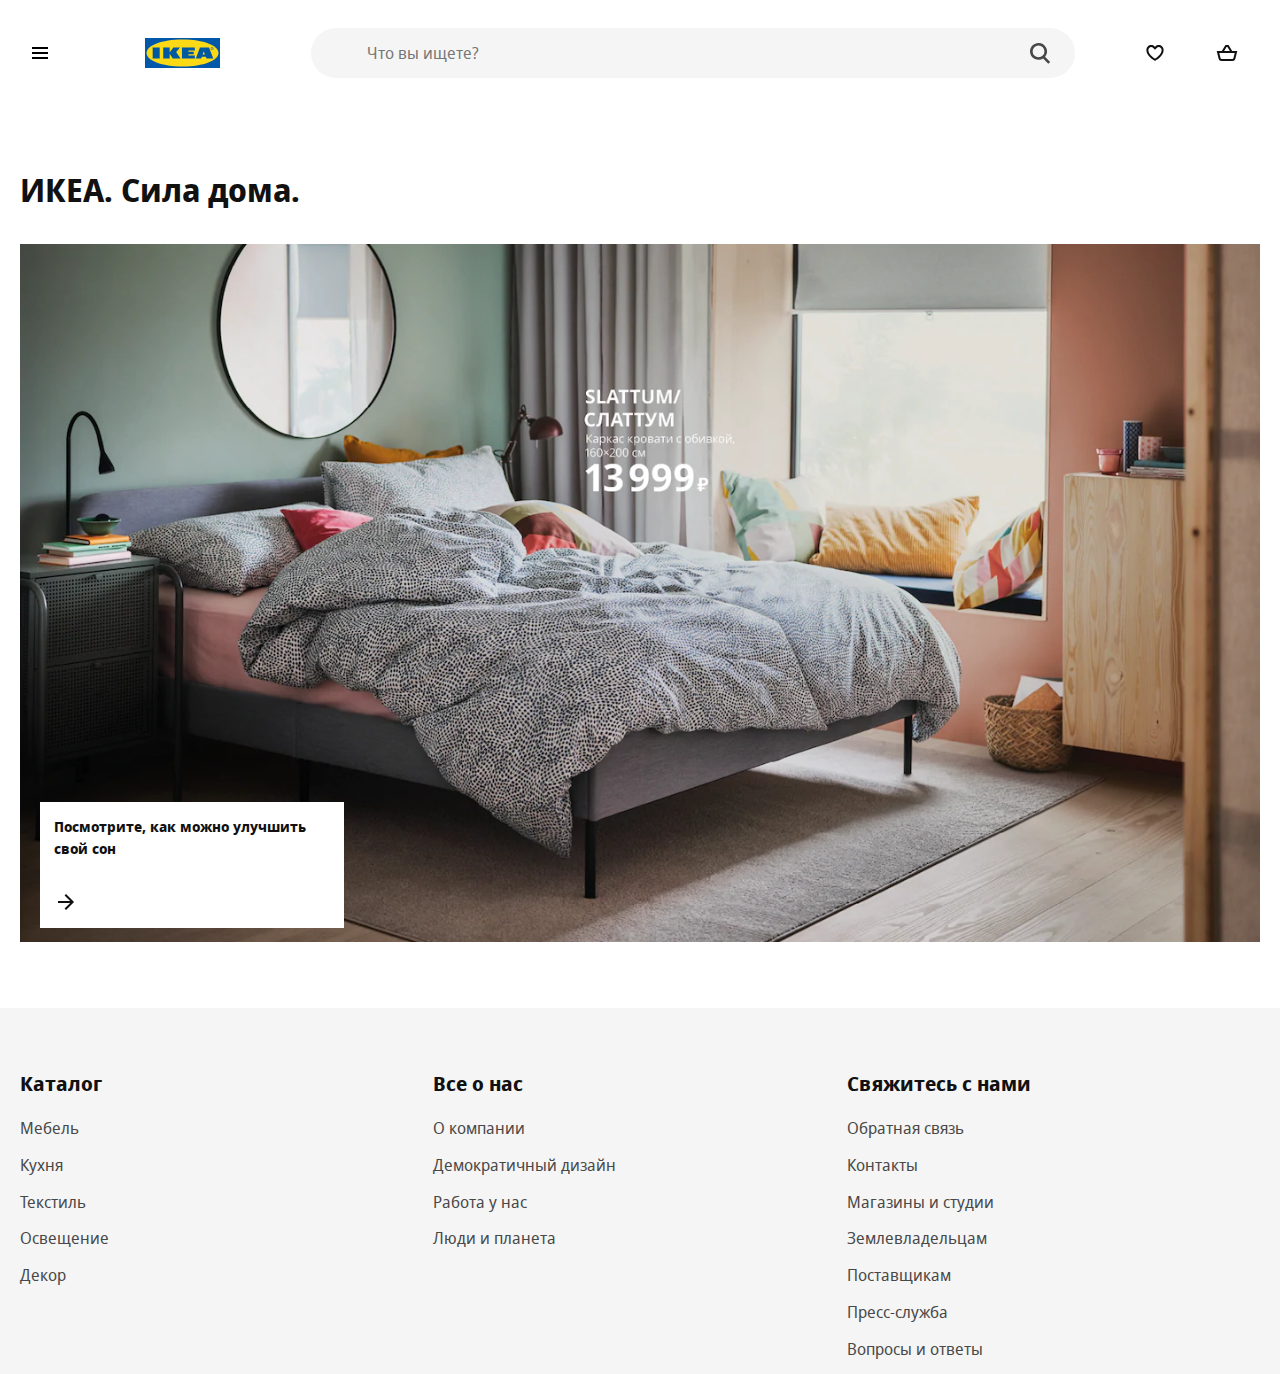
==== index.html @ de2f5e81 "open menu and submenu" ====
<!DOCTYPE html>
<html lang="en">
<head>
    <meta charset="UTF-8">
    <meta name="viewport"
          content="width=device-width, user-scalable=no, initial-scale=1.0, maximum-scale=1.0, minimum-scale=1.0">
    <meta http-equiv="X-UA-Compatible" content="ie=edge">
    <link rel="apple-touch-icon" sizes="180x180" href="favicon/apple-touch-icon.png">
    <link rel="icon" type="image/png" sizes="32x32" href="favicon/favicon-32x32.png">
    <link rel="icon" type="image/png" sizes="16x16" href="favicon/favicon-16x16.png">
    <link rel="mask-icon" href="favicon/safari-pinned-tab.svg" color="#0058ab">
    <meta name="msapplication-TileColor" content="#0058ab">
    <meta name="theme-color" content="#0058ab">
    <title>ИКЕА - официальный интернет-магазин мебели - IKEA</title>
    <link rel="stylesheet" href="styles/styles.css">
    <script src="script/generateHeader.js" defer></script>
    <script src="script/generateCatalog.js" defer></script>
    <script src="script/generateSubCatalog.js" defer></script>
    <script src="script/generateFooter.js" defer></script>
    <script src="script/main.js" defer></script>
</head>
<body>
<!-- <header>
    <div class="container">
        <div class="header">
            <button class="btn btn-burger" aria-label="открыть меню">
                <svg focusable="false" class="svg-icon" width="24" height="24" viewBox="0 0 24 24" fill="none"
                     xmlns="http://www.w3.org/2000/svg">
                    <path fill-rule="evenodd" clip-rule="evenodd"
                          d="M20 8H4V6H20V8ZM20 13H4V11H20V13ZM20 18H4V16H20V18Z"></path>
                </svg>
            </button>
            <a href="index.html" class="logo">
                <img src="image/ikea-logo.svg" alt="Логотип">
            </a>
            <form class="search" method="get" action="goods.html">
                <input type="search" name="s" maxlength="150" class="search-input" spellcheck="false"
                       aria-label="Искать товары, новинки и вдохновение"
                       aria-placeholder="Искать товары, новинки и вдохновение" placeholder="Что вы ищете?"
                       autocapitalize="off" autocomplete="off" autocorrect="off">
                <button type="submit" class="btn search-btn" aria-label="найти"></button>
            </form>
            <a href="goods.html?cat=wishlist" class="btn btn-wishlist">
                <svg focusable="false" class="svg-icon" width="24" height="24" viewBox="0 0 24 24" fill="none"
                     xmlns="http://www.w3.org/2000/svg">
                    <path fill-rule="evenodd" clip-rule="evenodd"
                          d="M12.336 5.52055C14.2336 3.62376 17.3096 3.62401 19.2069 5.52129C20.2067 6.52115 20.6796 7.85005 20.6259 9.15761C20.6151 12.2138 18.4184 14.8654 16.4892 16.6366C15.4926 17.5517 14.5004 18.2923 13.7593 18.8036C13.3879 19.0598 13.0771 19.2601 12.8574 19.3973C12.7475 19.466 12.6601 19.519 12.5992 19.5555C12.5687 19.5737 12.5448 19.5879 12.5279 19.5978L12.5079 19.6094L12.502 19.6129L12.5001 19.614C12.5001 19.614 12.4989 19.6147 11.9999 18.748C11.501 19.6147 11.5005 19.6144 11.5005 19.6144L11.4979 19.6129L11.4919 19.6094L11.472 19.5978C11.4551 19.5879 11.4312 19.5737 11.4007 19.5555C11.3397 19.519 11.2524 19.466 11.1425 19.3973C10.9227 19.2601 10.612 19.0598 10.2405 18.8036C9.49947 18.2923 8.50726 17.5517 7.51063 16.6366C5.58146 14.8654 3.38477 12.2139 3.37399 9.15765C3.32024 7.85008 3.79314 6.52117 4.79301 5.52129C6.69054 3.62376 9.76704 3.62376 11.6646 5.52129L11.9993 5.856L12.3353 5.52129L12.336 5.52055ZM11.9999 18.748L11.5005 19.6144L11.9999 19.9019L12.4989 19.6147L11.9999 18.748ZM11.9999 17.573C12.1727 17.462 12.384 17.3226 12.6236 17.1573C13.3125 16.6821 14.2267 15.9988 15.1366 15.1634C17.0157 13.4381 18.6259 11.2919 18.6259 9.13506V9.11213L18.627 9.08922C18.6626 8.31221 18.3844 7.52727 17.7926 6.9355C16.6762 5.81903 14.866 5.81902 13.7495 6.9355L13.7481 6.93689L11.9965 8.68166L10.2504 6.9355C9.13387 5.81903 7.3237 5.81903 6.20722 6.9355C5.61546 7.52727 5.33724 8.31221 5.3729 9.08922L5.37395 9.11213V9.13507C5.37395 11.2919 6.98418 13.4381 8.86325 15.1634C9.77312 15.9988 10.6874 16.6821 11.3762 17.1573C11.6159 17.3226 11.8271 17.462 11.9999 17.573Z"></path>
                </svg>
            </a>
            <a href="cart.html" class="btn btn-cart">
                <svg focusable="false" class="svg-icon svg-cart" width="24" height="24" viewBox="0 0 24 24" fill="none"
                     xmlns="http://www.w3.org/2000/svg" style="display: block;">
                    <path fill-rule="evenodd" clip-rule="evenodd"
                          d="M10.9994 4H10.4373L10.1451 4.48017L6.78803 9.99716H3.00001H1.71924L2.02987 11.2397L3.65114 17.7248C3.98501 19.0603 5.18497 19.9972 6.56157 19.9972L17.4385 19.9972C18.8151 19.9972 20.015 19.0603 20.3489 17.7248L21.9702 11.2397L22.2808 9.99716H21H17.2113L13.8539 4.48014L13.5618 4H12.9997H12.0004H10.9994ZM14.8701 9.99716L12.4376 6H12.0004H11.5615L9.12921 9.99716H14.8701ZM5.59142 17.2397L4.28079 11.9972H19.7192L18.4086 17.2397C18.2973 17.6849 17.8973 17.9972 17.4385 17.9972L6.56157 17.9972C6.1027 17.9972 5.70272 17.6849 5.59142 17.2397Z"></path>
                </svg>
            </a>
        </div>
    </div>
</header> -->
<main>
    <div class="container">
        <h1 class="main-header">ИКЕА. Сила дома.</h1>
        <aside class="offer">
            <a href="card.html#idd059">
                <picture>
                    <source srcset="image/b47e07ee97fd5f9bf030d258d462a945.webp" type="image/webp">
                    <img src="image/b47e07ee97fd5f9bf030d258d462a945.jpg" alt="СЛАТТУМ">
                </picture>

            </a>
            <a class="offer-extra" href="goods.html?subcat=Кровати">
                <p>Посмотрите, как можно улучшить свой сон</p>
                <svg focusable="false" viewBox="0 0 24 24" class="offer-arrow" aria-hidden="true">
                    <path fill-rule="evenodd" clip-rule="evenodd"
                          d="M19.2937 12.7074L20.0008 12.0003L19.2938 11.2932L12.0008 3.99927L10.5865 5.41339L16.1727 11.0003H4V13.0003H16.1723L10.5855 18.5868L11.9996 20.0011L19.2937 12.7074Z"></path>
                </svg>
            </a>
        </aside>
    </div>
</main>
<!-- <footer>
    <div class="container">
        <div class="footer">
            <div class="footer-catalog">
                <h2 class="footer-header">Каталог</h2>
                <ul>
                    <li class="footer-list"><a href="goods.html?cat=Мебель">Мебель</a></li>
                    <li class="footer-list"><a href="goods.html?cat=Кухня">Кухня</a></li>
                    <li class="footer-list"><a href="goods.html?cat=Текстиль">Текстиль</a></li>
                    <li class="footer-list"><a href="goods.html?cat=Освещение">Освещение</a></li>
                    <li class="footer-list"><a href="goods.html?cat=Декор">Декор</a></li>
                </ul>
            </div>
            <div class="footer-about">
                <h2 class="footer-header">Все о нас</h2>
                <ul>
                    <li class="footer-list"><a href="#">О компании</a></li>
                    <li class="footer-list"><a href="#">Демократичный дизайн</a></li>
                    <li class="footer-list"><a href="#">Работа у нас</a></li>
                    <li class="footer-list"><a href="#">Люди и планета</a></li>
                </ul>
            </div>
            <div class="footer-connection">
                <h2 class="footer-header">Свяжитесь с нами</h2>
                <ul>
                    <li class="footer-list"><a href="#">Обратная связь</a></li>
                    <li class="footer-list"><a href="#">Контакты</a></li>
                    <li class="footer-list"><a href="#">Магазины и студии</a></li>
                    <li class="footer-list"><a href="#">Землевладельцам</a></li>
                    <li class="footer-list"><a href="#">Поставщикам</a></li>
                    <li class="footer-list"><a href="#">Пресс-служба</a></li>
                    <li class="footer-list"><a href="#">Вопросы и ответы</a></li>
                </ul>
            </div>
        </div>
    </div>

</footer> -->

<!-- <div class="catalog">
    <button type="button" class="btn btn-close catalog-btn" id="hnf-menu-close-btn" aria-expanded="true"
            title="Закрыть меню" aria-label="Закрыть меню">
        <svg focusable="false" class="svg-icon" width="24" height="24" viewBox="0 0 24 24" fill="none"
             xmlns="http://www.w3.org/2000/svg">
            <path fill-rule="evenodd" clip-rule="evenodd"
                  d="M12.0002 13.4144L16.9499 18.3642L18.3642 16.9499L13.4144 12.0002L18.3642 7.05044L16.95 5.63623L12.0002 10.586L7.05044 5.63623L5.63623 7.05044L10.586 12.0002L5.63624 16.9499L7.05046 18.3642L12.0002 13.4144Z"></path>
        </svg>
    </button>
    <h2>Каталог</h2>
    <ul class="catalog-list">
        <li class="catalog-list__item active"><a href="goods.html?cat=Мебель">Мебель</a></li>
        <li class="catalog-list__item"><a href="goods.html?cat=Кухня">Кухня</a></li>
        <li class="catalog-list__item"><a href="goods.html?cat=Текстиль">Текстиль</a></li>
        <li class="catalog-list__item"><a href="goods.html?cat=Освещение">Освещение</a></li>
        <li class="catalog-list__item"><a href="goods.html?cat=Декор">Декор</a></li>
    </ul>


</div> -->

<!-- <div class="subcatalog">
    <button type="button" class="btn btn-return catalog-btn" aria-expanded="true" title="Закрыть меню"
            aria-label="Закрыть меню">
        <svg focusable="false" class="svg-icon  hnf-svg-icon" width="24" height="24" viewBox="0 0 24 24" fill="none"
             xmlns="http://www.w3.org/2000/svg">
            <path fill-rule="evenodd" clip-rule="evenodd"
                  d="M4.70613 11.2927L3.99902 11.9997L4.70606 12.7069L11.999 20.0008L13.4133 18.5867L7.82744 13.0001H19.9999V11.0001H7.82729L13.4144 5.41328L12.0002 3.99902L4.70613 11.2927Z"></path>
        </svg>
    </button>
    <h3 class="subcatalog-header"><a href="goods.html?cat=Мебель"></a></h3>
    <ul class="subcatalog-list">
        <li class="subcatalog-list__item"><a href="goods.html?subcat=Диваны">Диваны</a></li>
        <li class="subcatalog-list__item"><a href="goods.html?subcat=Кресла">Кресла</a></li>
        <li class="subcatalog-list__item"><a href="goods.html?subcat=Книжные шкафы">Книжные шкафы</a></li>
        <li class="subcatalog-list__item"><a href="goods.html?subcat=Стеллажи">Стеллажи</a></li>
        <li class="subcatalog-list__item"><a href="goods.html?subcat=Шкаф для ТВ">Шкаф для ТВ</a></li>
        <li class="subcatalog-list__item"><a href="goods.html?subcat=Кровати">Кровати</a></li>
        <li class="subcatalog-list__item"><a href="goods.html?subcat=Комоды">Комоды</a></li>
        <li class="subcatalog-list__item"><a href="goods.html?subcat=Столы">Столы</a></li>
        <li class="subcatalog-list__item"><a href="goods.html?subcat=Письменные столы">Письменные столы</a></li>
        <li class="subcatalog-list__item">
            <a href="goods.html?subcat=Стулья для письменного стола">Стулья для письменного стола</a></li>
    </ul>
</div> -->

</body>
</html>
---- styles/styles.css ----
/*
* Prefixed by https://autoprefixer.github.io
* PostCSS: v7.0.29,
* Autoprefixer: v9.7.6
* Browsers: last 4 version
*/

@font-face {
	font-family: 'Noto Sans';
	src: local('Noto Sans Display Regular'), local('NotoSansDisplay-Regular'), url('../fonts/Notosansdisplayregular.woff2') format('woff2'), url('../fonts/Notosansdisplayregular.woff') format('woff');
	font-weight: 400;
	font-style: normal;
}

@font-face {
	font-family: 'Noto Sans';
	src: local('Noto Sans Display Italic'), local('NotoSansDisplay-Italic'), url('../fonts/Notosansdisplayitalic.woff2') format('woff2'), url('../fonts/Notosansdisplayitalic.woff') format('woff');
	font-weight: 400;
	font-style: italic;
}

@font-face {
	font-family: 'Noto Sans';
	src: local('Noto Sans Display Bold'), local('NotoSansDisplay-Bold'), url('../fonts/Notosansdisplaybold.woff2') format('woff2'), url('../fonts/Notosansdisplaybold.woff') format('woff');
	font-weight: 700;
	font-style: normal;
}

@font-face {
	font-family: 'Noto Sans';
	src: local('Noto Sans Display Bold Italic'), local('NotoSansDisplay-BoldItalic'), url('../fonts/Notosansdisplaybolditalic.woff2') format('woff2'), url('../fonts/Notosansdisplaybolditalic.woff') format('woff');
	font-weight: 700;
	font-style: italic;
}

html {
	-webkit-box-sizing: border-box;
	box-sizing: border-box;
}

*,
*::before,
*::after {
	-webkit-box-sizing: inherit;
	box-sizing: inherit;
}

body {
	min-width: 320px;
	margin: 0;

	background-color: #fff; /*под проект*/
	font-family: Noto Sans, Arial, sans-serif; /*в "" свой шрифт под проект*/

	font-size: 16px;
	color: #111;
	line-height: 1.5;
	-webkit-font-smoothing: subpixel-antialiased;
}

button, input {
	font: inherit;
}

button {
	cursor: pointer;
}

img {
	max-width: 100%;
	width: 100%;
	height: auto;
}

a {
	text-decoration: none;
	color: inherit;
}

ul {
	list-style: none;
	padding: 0;
	margin: 0;
}

h1, h2, h3, p {
	padding: 0;
	margin: 0;
}

/* container */

.container {
	max-width: 100rem;
	margin: 0 auto;
	padding: 0 1.25rem;
}

.visually-hidden {
	position: absolute !important;
	clip: rect(1px 1px 1px 1px);
	clip: rect(1px, 1px, 1px, 1px);
	padding: 0 !important;
	border: 0 !important;
	height: 1px !important;
	width: 1px !important;
	overflow: hidden;
}

/* при работе с float */

.clearfix::after {
	content: "";
	display: table;
	clear: both;
}

header {
	margin-bottom: 3.75rem;
}

.header {
	display: -ms-grid;
	display: grid;
	grid-gap: 1.25rem;
	-ms-grid-columns: 2fr 1.25rem 2fr 1.25rem 16fr 1.25rem 1fr 1.25rem 1fr;
	grid-template-columns: 2fr 2fr 16fr 1fr 1fr;
	-webkit-box-align: center;
	-ms-flex-align: center;
	align-items: center;
	padding: 1.75rem 0;
}

footer {
	background-color: #f5f5f5;
	margin-top: 3.75rem;
	padding: 3.75rem 0 0 0;
}

.footer {
	display: -ms-grid;
	display: grid;
	-ms-grid-columns: 1fr 1fr 1fr;
	grid-template-columns: 1fr 1fr 1fr;
}

.main-header {
	margin-bottom: 1.875rem
}

.btn {
	background-color: transparent;
	outline: transparent;
	border-radius: 50%;
	width: 40px;
	height: 40px;
	display: -webkit-box;
	display: -ms-flexbox;
	display: flex;
	-webkit-box-align: center;
	-ms-flex-align: center;
	align-items: center;
	-webkit-box-pack: center;
	-ms-flex-pack: center;
	justify-content: center;
	border: 1px solid transparent;
}

.btn:hover {
	background-color: #f5f5f5;
	color: #111;
}

.svg-icon {
	fill: currentColor;
}

.logo {
	text-align: center;
	width: 75px;
	height: 30px;

}

.search {
	position: relative;
	-webkit-box-flex: 1;
	-ms-flex-positive: 1;
	flex-grow: 1;
	height: 50px;
	margin: 0 40px;
}

.search-input {
	-webkit-appearance: none;
	-moz-appearance: none;
	appearance: none;
	background-color: #f5f5f5;
	display: block;
	appearance: none;
	width: 100%;
	height: 100%;
	padding: .5rem 3.5rem;
	margin: 0 auto;
	line-height: 1.5;
	border: 0;
	border-radius: 50em;
	outline: 0;
	-webkit-box-shadow: none;
	box-shadow: none;
	-webkit-transition: background .2s;
	-o-transition: background .2s;
	transition: background .2s;
}

.search-btn {
	position: absolute;
	top: 0.9rem;
	right: 0.9rem;
	background-image: url("data:image/svg+xml;charset=utf-8,%3Csvg width='16' height='17' fill='%23484848' xmlns='http://www.w3.org/2000/svg'%3E%3Cpath fill-rule='evenodd' clip-rule='evenodd' d='M6.5 11a4.5 4.5 0 110-9 4.5 4.5 0 010 9zm4.968-.307a6.5 6.5 0 10-1.514 1.315l3.996 3.996 1.414-1.414-3.896-3.897z'/%3E%3C/svg%3E");
	background-repeat: no-repeat;
	background-size: contain;
	width: 2.5rem;
	height: 1.5rem;
	background-position: center;
}

.offer {
	position: relative;
}

.offer-extra {
	position: absolute;
	padding: .9rem;
	color: #111;
	left: 1.25rem;
	bottom: 1.25rem;
	display: -webkit-box;
	display: -ms-flexbox;
	display: flex;
	background: #fff;
	-webkit-box-orient: vertical;
	-webkit-box-direction: normal;
	-ms-flex-direction: column;
	flex-direction: column;
	-webkit-box-align: start;
	-ms-flex-align: start;
	align-items: flex-start;
	max-width: 19rem;
	min-width: 13rem;
	font-size: .9rem;
	line-height: 1.5;
	font-weight: bold;
	word-break: break-word;
}

.offer-arrow {
	display: inline-block;
	height: 1.5rem;
	width: 1.5rem;
	vertical-align: middle;
	fill: currentColor;
	margin-top: 1.875rem;

}


.footer-header {
	line-height: 2rem;
	font-size: 1.25rem;
	padding: 0 0 1rem 0;

}

.footer-list {
	margin-bottom: .8rem;
}

.footer-list > a {
	color: #484848;
}

.footer-list > a:hover {
	color: #111;
	text-decoration: underline;
}

.catalog {
	position: fixed;
	z-index: 999;
	top: 0;
	left: -100%;
	bottom: 0;
	background-color: #fff;
	overflow-y: auto;
	overflow-x: hidden;
	-webkit-transition: left 0.2s 0s;
	-o-transition: left 0.2s 0s;
	transition: left 0.2s 0s;
	width: 20rem;
	padding: 6rem 4rem 3rem;

}

.catalog.open {
	left: 0;
}

.catalog-btn {
	position: absolute;
	top: 3rem;
	left: 3rem;
}

.catalog-list__item,
.subcatalog-list__item {
	cursor: pointer;
	color: #111;


}

.catalog-list__item a,
.subcatalog-list__item a {
	text-decoration: underline;
	display: block;
}

.catalog-list__item a {
	padding: .5rem 1.5rem .5rem 0;
}

.subcatalog-list__item a {
	padding: .5rem 0;
}

.catalog-list__item:hover a,
.subcatalog-list__item:hover a {
	text-decoration: underline;
}

.catalog-list__item.active {
	background-repeat: no-repeat;
	background-position: right 0 center;
	background-image: url('data:image/svg+xml;utf8,<svg width="24" height="24" viewBox="0 0 24 24" fill="none" xmlns="http://www.w3.org/2000/svg"><path fill-rule="evenodd" clip-rule="evenodd" d="M15.5996 11.9999L9.81456 17.7857L8.40026 16.3716L12.7714 11.9999L8.40026 7.62823L9.81457 6.21411L15.5996 11.9999Z" fill="%23959595"/></svg>');
}

.subcatalog {
	position: fixed;
	z-index: 998;
	top: 0;
	left: -100%;
	bottom: 0;
	background-color: #fff;
	overflow-y: auto;
	overflow-x: hidden;
	-webkit-transition: left, right 0.2s 0s;
	-o-transition: left, right 0.2s 0s;
	transition: left, right 0.2s 0s;
	width: 25rem;
	padding: 6rem 4rem 3rem;
	border-left: 2px solid #ccc;
}

.subcatalog.subopen {
	left: 20rem;
	display: block;
}

.overlay {
	display: block;
	position: fixed;
	z-index: 899;
	top: 0;
	bottom: 0;
	right: 0;
	left: 0;
	background-color: black;
	-webkit-transition: all .2s ease;
	-o-transition: all .2s ease;
	transition: all .2s ease;
	opacity: 0;
	pointer-events: none;
}

.overlay.active {
	opacity: 0.25;
	pointer-events: all;
}


.wrapper {
	position: relative;
	margin-top: 4rem;
}

.wrapper:before {
	content: '';
	width: calc(100% + 2rem);
	display: block;
	position: absolute;
	top: -2rem;
	z-index: 99;
	margin: 0 -1rem;
	border-bottom: 1px solid #dfdfdf;
}

.good {
	display: -ms-grid;
	display: grid;
	-ms-grid-columns: minmax(0, 1fr) 1.25rem minmax(0, 1fr) 1.25rem minmax(0, 1fr) 1.25rem minmax(0, 1fr) 1.25rem minmax(0, 1fr) 1.25rem minmax(0, 1fr) 1.25rem minmax(0, 1fr) 1.25rem minmax(0, 1fr) 1.25rem minmax(0, 1fr) 1.25rem minmax(0, 1fr) 1.25rem minmax(0, 1fr) 1.25rem minmax(0, 1fr);
	grid-template-columns: repeat(12, minmax(0, 1fr));
	grid-column-gap: 1.25rem;
	padding-top: 2rem;
}

.good-images {
	display: -webkit-box;
	display: -ms-flexbox;
	display: flex;
	-ms-flex-wrap: wrap;
	flex-wrap: wrap;
	-ms-grid-column: 1;
	grid-column-start: 1;
	-ms-grid-column-span: 8;
	grid-column-end: 9;
	-ms-flex-pack: distribute;
	justify-content: space-around;


}

.good-image__item {
	width: calc(50% - 1.25rem);
	margin-left: .625rem;
	margin-right: .625rem;
	min-height: 500px;
}


.good-item {
	-ms-grid-column: 9;
	grid-column-start: 9;
	-ms-grid-column-span: 4;
	grid-column-end: 13;
	padding: 0 2.5rem;
}

.good-item__section {
	margin-bottom: 2.5rem;
}

.good-item__new {
	display: none;
}


.good-item__empty {
	display: none;
}

.not-in-stock .good-item__empty {
	display: block;
}

.not-in-stock .btn-good {
	display: none;
}

.good-item__header {
	font-size: 1.375rem;
	line-height: 1.5;
	font-weight: 700;
	text-transform: uppercase;
	margin-bottom: .3rem;
}

.good-item__description {
	line-height: 1.5;
	letter-spacing: 0;
	font-weight: 400;
	color: #484848;
	font-size: .875rem;
}

.good-item__price {
	white-space: nowrap;
	text-align: right;
}

.good-item__section {
	display: -webkit-box;
	display: -ms-flexbox;
	display: flex;
	-webkit-box-pack: justify;
	-ms-flex-pack: justify;
	justify-content: space-between;
}

.good-item__price-value {
	line-height: 1.1875;
	font-size: 1.375rem;
}

.good-item__currency {
	line-height: .9;
	font-size: .6875rem;
	vertical-align: text-top;
}

.not-in-stock .good-item__price-value,
.not-in-stock .good-item__currency {
	display: none;
}

.good-item__buttons {
	display: -webkit-box;
	display: -ms-flexbox;
	display: flex;
	-webkit-box-pack: justify;
	-ms-flex-pack: justify;
	justify-content: space-between;
	-webkit-box-align: center;
	-ms-flex-align: center;
	align-items: center;
	width: 100%;
}

.btn-good {
	margin-right: 1rem;
	-webkit-box-flex: 1;
	-ms-flex-positive: 1;
	flex-grow: 1;
	-ms-flex-negative: 1;
	flex-shrink: 1;
	position: relative;
	background: #0058a3;
	color: #fff;
	border-radius: 52px;
	padding: 0 2rem;
	display: -webkit-box;
	display: -ms-flexbox;
	display: flex;
	height: 3.5rem;
	-webkit-box-align: center;
	-ms-flex-align: center;
	align-items: center;
}

.btn-good-svg {
	margin-right: .5rem;
	vertical-align: top;
	-ms-flex-negative: 0;
	flex-shrink: 0;
	display: inline-block;
	height: 1.5rem;
	width: 1.5rem;
	fill: #fff;
}

.btn-good:hover {
	color: #0058a3;
}

.btn-good:hover .btn-good-svg {
	fill: #0058a3;
}

.btn-good__label {
	text-align: center;
	border: 0;
	font-weight: 700;
	font-size: .875rem;
	line-height: 1.42857;
}

.btn-add-wishlist {
	background: rgba(0, 0, 0, 0);
	color: #111;
	border-radius: 40px;
	padding: 0 .9375rem;
	border: 1px solid #dfdfdf;
	height: 3.5rem;
	width: 3.5rem;
	margin-left: auto;
}

.btn-add-wishlist__svg {
	height: 1.5rem;
	width: 1.5rem;

}

.btn-add-wishlist:hover .btn-add-wishlist__svg {
	fill: red;
}

.btn-add-wishlist.contains-wishlist .btn-add-wishlist__svg {
	fill: red;

}

.btn-add-wishlist:hover.contains-wishlist .btn-add-wishlist__svg {
	fill: black;
}


.goods-list {
	display: -ms-grid;
	display: grid;
	grid-template-columns: repeat(4, 1fr);
}

.goods-list__item {
	margin-bottom: 2rem;
}


.goods-item {
	position: relative;
	display: -webkit-box;
	display: -ms-flexbox;
	display: flex;
	-webkit-box-orient: vertical;
	-webkit-box-direction: normal;
	-ms-flex-direction: column;
	flex-direction: column;
	-webkit-box-pack: justify;
	-ms-flex-pack: justify;
	justify-content: space-between;
	height: 100%;
}

.goods-item__img {
	height: 380px;
	display: table-cell;
	vertical-align: middle
}


.btn-add-card {
	position: absolute;
	opacity: 0;
	-webkit-transition: opacity 0.2s 0s;
	-o-transition: opacity 0.2s 0s;
	transition: opacity 0.2s 0s;
	right: 1rem;
	bottom: 0.5rem;
	background-color: rgb(0, 88, 163);
	border: 1px solid rgb(0, 88, 163);
	background-repeat: no-repeat;
	background-position: center;
	background-image: url("data:image/svg+xml;utf8,<svg width='24' height='24' xmlns='http://www.w3.org/2000/svg' viewBox='0 0 24 24'><path fill-rule='evenodd' clip-rule='evenodd' d='M10.4372 4H10.9993H12.0003H12.9996H13.5616L13.8538 4.48014L17.2112 9.99713H21H22.2806L21.9702 11.2396L21.5303 13H19.4688L19.7194 11.9971H4.28079L5.59143 17.2397C5.70272 17.6848 6.1027 17.9971 6.56157 17.9971H15V19.9971H6.56157C5.18496 19.9971 3.98502 19.0602 3.65114 17.7247L2.02987 11.2397L1.71924 9.99713H3.00002H6.78793L10.145 4.48017L10.4372 4ZM12.4375 6L14.87 9.99713H9.12911L11.5614 6H12.0003H12.4375ZM17.9961 16V14H19.9961V16H21.9961V18H19.9961V20H17.9961V18H15.9961V16H17.9961Z' fill='white' /></svg>");
}

.btn-add-card:hover {
	background-color: rgb(255, 255, 255);
	background-image: url("data:image/svg+xml;utf8,<svg width='24' height='24' xmlns='http://www.w3.org/2000/svg' viewBox='0 0 24 24'><path fill-rule='evenodd' clip-rule='evenodd' d='M10.4372 4H10.9993H12.0003H12.9996H13.5616L13.8538 4.48014L17.2112 9.99713H21H22.2806L21.9702 11.2396L21.5303 13H19.4688L19.7194 11.9971H4.28079L5.59143 17.2397C5.70272 17.6848 6.1027 17.9971 6.56157 17.9971H15V19.9971H6.56157C5.18496 19.9971 3.98502 19.0602 3.65114 17.7247L2.02987 11.2397L1.71924 9.99713H3.00002H6.78793L10.145 4.48017L10.4372 4ZM12.4375 6L14.87 9.99713H9.12911L11.5614 6H12.0003H12.4375ZM17.9961 16V14H19.9961V16H21.9961V18H19.9961V20H17.9961V18H15.9961V16H17.9961Z' fill='rgb(0, 88, 163)' /></svg>");

}

.goods-item:hover .btn-add-card {
	opacity: 1;
}

.goods-item__header {
	margin-top: auto;
	margin-bottom: 1rem;
}

.goods-item__new {
	line-height: 1.42857;
	color: #ca5008;
	font-weight: 700;
	font-size: 0.8rem;
}

.goods-item__link {
	display: block;
	height: 100%;
}

.goods-item__description {
	margin-bottom: 1rem;
	font-size: .875rem;
	line-height: 1.42857;
}

.goods-item__price {
	min-height: calc(40px + 0.5rem);
	padding-bottom: 0.5rem;
	font-weight: 700;
}

.goods-item__price-value {
	font-size: 1.375rem;
}

.goods-item__currency {
	line-height: .9;
	font-size: .6875rem;
	vertical-align: text-top;
}


.breadcrumb__list-item {
	display: inline;
}

.breadcrumb__list-item:after {
	content: "\0203A";
	display: inline;
	margin: 0 .3125rem;
	font-size: 1rem;
	line-height: 1.125;
}

.breadcrumb__list-item:last-child:after {
	content: "";
}

.breadcrumb__link {
	font-size: .75rem;
	line-height: 1.5;
	font-weight: 400;
	vertical-align: middle;
}

.breadcrumb__list-item:last-child .breadcrumb__link {
	color: #484848;
	pointer-events: none;
	cursor: auto;
}

.cart-wrapper {
	max-width: 768px;
}

.cart-header {
	text-align: center;
}

.product {
	display: -ms-grid;
	display: grid;
	-ms-grid-columns: 152px 4fr 6fr;
	grid-template-columns: 152px 4fr 6fr;
	-ms-grid-rows: auto;
	grid-template-rows: auto;
	font-size: .81rem;
	line-height: 1.385;
}

.product > *:nth-child(1) {
	-ms-grid-row: 1;
	-ms-grid-column: 1;
}

.product > *:nth-child(2) {
	-ms-grid-row: 1;
	-ms-grid-column: 2;
}

.product > *:nth-child(3) {
	-ms-grid-row: 1;
	-ms-grid-column: 3;
}

.product__image-container {
	-ms-grid-column: 1;
	grid-column: 1;
	-ms-grid-row: 1;
	-ms-grid-row-span: 2;
	grid-row: 1/3;
	padding-right: 1rem;
}

.product__description {
	-ms-grid-column: 2;
	grid-column: 2;
	-ms-grid-row: 1;
	grid-row: 1;
}

.product__name {
	font-size: 1.2rem;
	margin-bottom: .5rem;
	font-weight: 700;
	text-transform: uppercase;
	word-break: break-word;
}

.product__prices {
	-ms-grid-column: 3;
	grid-column: 3;
	-ms-grid-row: 1;
	grid-row: 1;
	text-align: right;
	padding-top: 0;
}

.product__controls {
	-ms-grid-column: 3;
	grid-column: 3;
	-ms-grid-row: 2;
	grid-row: 2;
	margin-top: .5rem;
	display: -webkit-box;
	display: -ms-flexbox;
	display: flex;
	-webkit-box-pack: end;
	-ms-flex-pack: end;
	justify-content: flex-end;
}

.btn-remove {
	color: #444;
	border-color: #666;
	border-radius: unset;
}

.product__total {
	font-weight: 700;
	font-size: 1.06rem;
	line-height: 1.2;
}

.product-controls__remove {
	width: 12.5%;
}

.product-controls__quantity {
	width: 25%;
	margin-left: .5rem;
}

.cart-header {
	margin-bottom: 3rem;
}

.cart-item {
	margin-bottom: 2rem;
}

.cart-total {
	display: -webkit-box;
	display: -ms-flexbox;
	display: flex;
	-webkit-box-pack: justify;
	-ms-flex-pack: justify;
	justify-content: space-between;
	padding: .35rem 0;
	font-weight: 700;
	font-size: 14px;
	text-align: initial;
	border: dashed #cacaca;
	border-width: 1px 0;
}

.cart-checkout {
	color: #ffffff;
	padding: 12px 62px;
	background-color: #3a6e9f;
	border: none;
	display: block;
	margin: 1rem auto;
}

.cart-form {
	margin: 1rem 0;
	text-align: center;
}

.cart-form label {
	display: block;
	margin: 1rem;
}

select {
	width: 100%;
	max-width: 352px;
	height: 40px;
	margin: 0;
	padding: 0 10px;
	border: 1px solid #666;
	border-radius: 2px;
	background: #fff url(../image/chevron-down-thin-24.1667eab2.svg) no-repeat right 8px center/1.5rem;
	-webkit-appearance: none;
	-moz-appearance: none;
	appearance: none;
	font-size: 1rem;
	line-height: 1.15;
	font-family: inherit;
	text-transform: none;
}

@media (max-width: 1200px) {
	.goods-list {
		grid-template-columns: repeat(3, 1fr);
	}
}

@media (max-width: 768px) {
	.goods-list {
		grid-template-columns: repeat(2, 1fr);
	}

	.header {
		-ms-grid-columns: 1fr 1.25rem 2fr 1.25rem 1fr 1.25rem 1fr;
		grid-template-columns: 1fr 2fr 1fr 1fr;
		-ms-grid-rows: auto 1.25rem auto 1.25rem auto;
		grid-template-areas: "burger logo wishlist cart" "main main . sidebar" "footer footer footer footer";
	}

	.btn-burger {
		grid-area: burger;
	}

	.logo {
		grid-area: logo;
	}

	.btn-wishlist {
		grid-area: wishlist;
	}

	.btn-cart {
		grid-area: cart;
	}

	.search {
		grid-area: search;
		-ms-grid-row: 2;
		grid-row: 2;
		-ms-grid-column-span: 5;
		grid-column-end: 6;
		-ms-grid-column: 1;
		grid-column-start: 1;
		margin: 0;
	}

	.footer {
		-ms-grid-rows: auto;
		grid-template-rows: auto;
		-webkit-box-pack: center;
		-ms-flex-pack: center;
		justify-content: center;
		grid-template-areas: "catalog" "about" "connection";
		-ms-grid-columns: 300px;
		grid-template-columns: 300px

	}

	.footer-catalog {
		grid-area: catalog;
		margin-bottom: 50px;
	}

	.footer-about {
		grid-area: about;
		margin-bottom: 50px;
	}

	.footer-connection {
		grid-area: connection;
		margin-bottom: 50px;
	}

	.catalog {
		width: 50%;
	}

	.subcatalog {
		width: 50%;
		left: auto;
		right: -100%;
	}

	.subcatalog.subopen {
		right: 0;
		left: auto;
	}
}

@media (max-width: 768px) {

	.footer-catalog {
		-ms-grid-row: 1;
		-ms-grid-column: 1

	}

	.footer-about {
		-ms-grid-row: 2;
		-ms-grid-column: 1

	}

	.footer-connection {
		-ms-grid-row: 3;
		-ms-grid-column: 1

	}
}

@media (max-width: 768px) {

	.btn-burger {
		-ms-grid-row: 1;
		-ms-grid-column: 1;
	}

	.logo {
		-ms-grid-row: 1;
		-ms-grid-column: 3;
	}

	.btn-wishlist {
		-ms-grid-row: 1;
		-ms-grid-column: 5;
	}

	.btn-cart {
		-ms-grid-row: 1;
		-ms-grid-column: 7;
	}
}

@media (max-width: 576px) {
	.goods-list {
		-ms-grid-columns: 1fr;
		grid-template-columns: 1fr;
	}

	.catalog {
		width: 100%;
	}

	.subcatalog {
		z-index: 999;
		width: 100%;
	}

	.subcatalog.subopen {
		right: 0;
	}
}
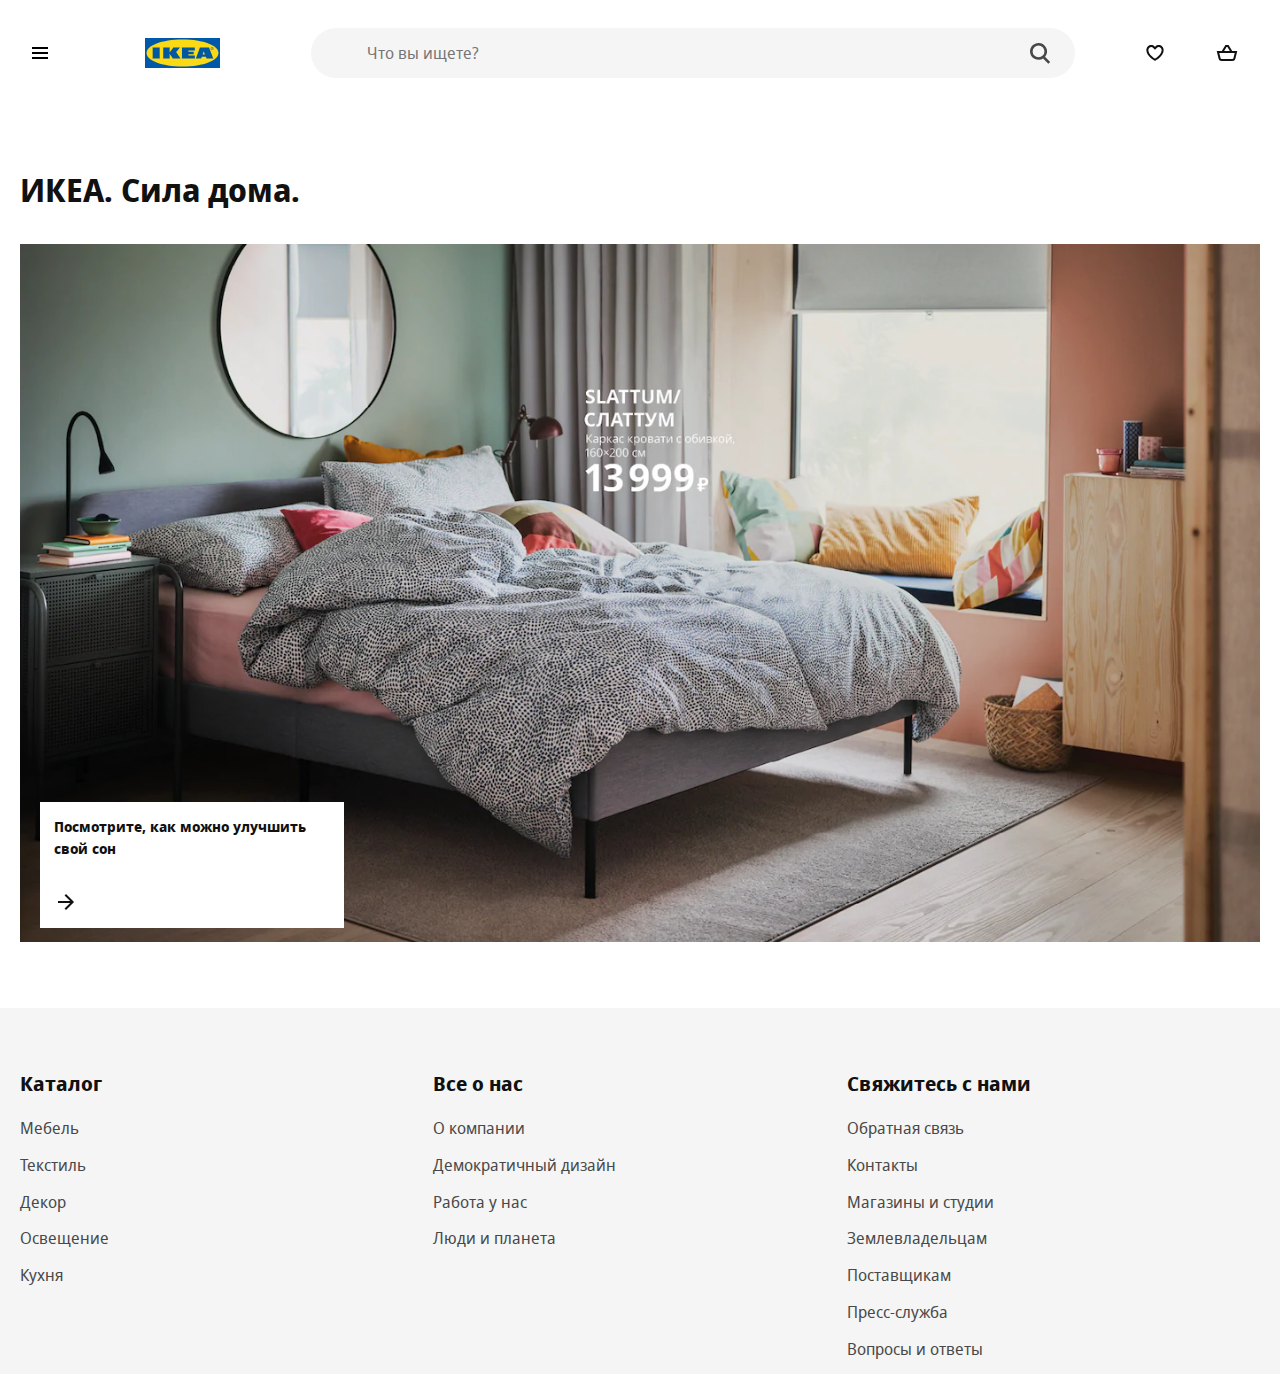
==== commit b375e499: "favourites, basket" ====
--- a/index.html
+++ b/index.html
@@ -13,11 +13,9 @@
     <meta name="theme-color" content="#0058ab">
     <title>ИКЕА - официальный интернет-магазин мебели - IKEA</title>
     <link rel="stylesheet" href="styles/styles.css">
-    <script src="script/generateHeader.js" defer></script>
-    <script src="script/generateCatalog.js" defer></script>
-    <script src="script/generateSubCatalog.js" defer></script>
-    <script src="script/generateFooter.js" defer></script>
-    <script src="script/main.js" defer></script>
+    
+    <script src="script/index.js" defer type="module"></script>
+    <script src="script/test.js"></script>
 </head>
 <body>
 <!-- <header>
--- a/styles/styles.css
+++ b/styles/styles.css
@@ -294,9 +294,9 @@
 	background-color: #fff;
 	overflow-y: auto;
 	overflow-x: hidden;
-	-webkit-transition: left 0.2s 0s;
-	-o-transition: left 0.2s 0s;
-	transition: left 0.2s 0s;
+	-webkit-transition: lleft 0.6s 0s, right 0.6s 0s;;
+	-o-transition: left 0.6s 0s, right 0.6s 0s;;
+	transition: left 0.6s 0s, right 0.6s 0s;;
 	width: 20rem;
 	padding: 6rem 4rem 3rem;
 
@@ -354,9 +354,9 @@
 	background-color: #fff;
 	overflow-y: auto;
 	overflow-x: hidden;
-	-webkit-transition: left, right 0.2s 0s;
-	-o-transition: left, right 0.2s 0s;
-	transition: left, right 0.2s 0s;
+	-webkit-transition: left 0.6s 0s, right 0.6s 0s;
+	-o-transition: left 0.6s 0s, right 0.6s 0s;
+	transition: left 0.6s 0s, right 0.6s 0s;
 	width: 25rem;
 	padding: 6rem 4rem 3rem;
 	border-left: 2px solid #ccc;
@@ -364,7 +364,6 @@
 
 .subcatalog.subopen {
 	left: 20rem;
-	display: block;
 }
 
 .overlay {
@@ -608,6 +607,7 @@
 .goods-list {
 	display: -ms-grid;
 	display: grid;
+	grid-gap: 1.25rem;
 	grid-template-columns: repeat(4, 1fr);
 }
 
